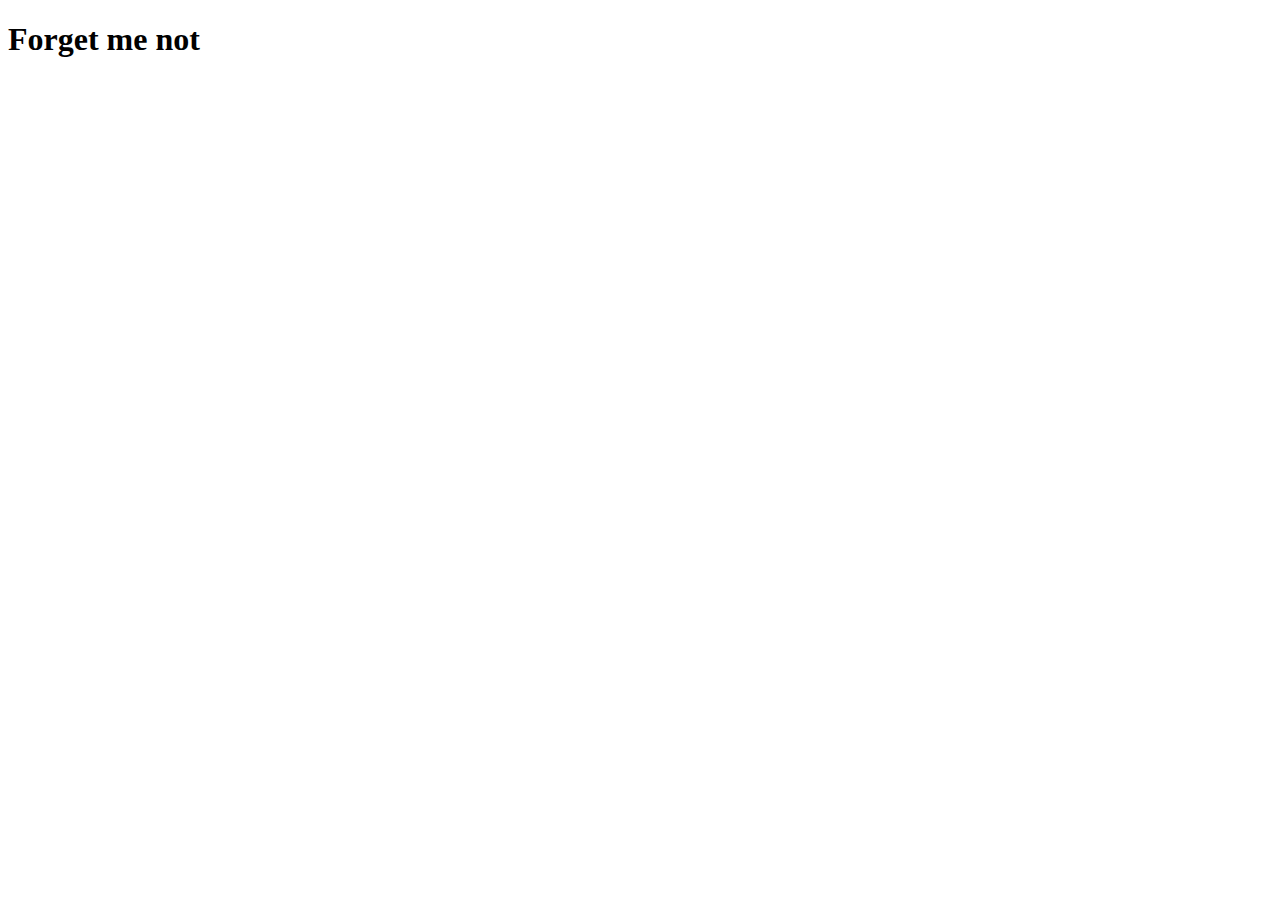
==== index.html @ fc3439f9 "log in page" ====
<!doctype html>
<html lang="en">

<head>
  <!-- Required meta tags -->
  <meta charset="utf-8">
  <meta name="viewport" content="width=device-width, initial-scale=1">

  <!-- Bootstrap CSS -->
  <link href="https://cdn.jsdelivr.net/npm/bootstrap@5.0.0-beta1/dist/css/bootstrap.min.css" rel="stylesheet"
    integrity="sha384-giJF6kkoqNQ00vy+HMDP7azOuL0xtbfIcaT9wjKHr8RbDVddVHyTfAAsrekwKmP1" crossorigin="anonymous">
  <link rel="stylesheet" type="text/css" href="style.css" />
  <link href="https://fonts.googleapis.com/css2?family=Roboto&display=swap" rel="stylesheet">
  <title>Forget me not</title>
</head>


  <body>

    <div class= name>
        <h1>Forget me not</h1></div>





    <script src="https://cdn.jsdelivr.net/npm/bootstrap@5.0.0-beta1/dist/js/bootstrap.bundle.min.js"
      integrity="sha384-ygbV9kiqUc6oa4msXn9868pTtWMgiQaeYH7/t7LECLbyPA2x65Kgf80OJFdroafW" crossorigin="anonymous">
    </script>
    <script src="https://cdnjs.cloudflare.com/ajax/libs/jquery/3.5.1/jquery.min.js"></script>
    <script src="script.js"></script>
  </body>
</html>
---- style.css ----
@media only screen and (max-width: 670px) {

    body{
        background-color: #BCDDF3;
    }
.name{
    display:flex;
    justify-content: center;
    align-items: center;
color: white;
    margin-top: 70%;
}

.logIn{
    display:flex;
    justify-content: flex-end;
    flex-direction: column;
    margin-top: 10%;
    margin:5%;
    border-radius: 25px;
    padding: 5%;
    padding-top: 9%;
    padding-bottom: 12%;
    background-color: white;
    color: #004674;

}

#forgotPassword{
    font-size: 3.3vw;
}

#logIn{
    background-color: #004674;
    border-radius: 100px;
    width: 100%;
    
}








}
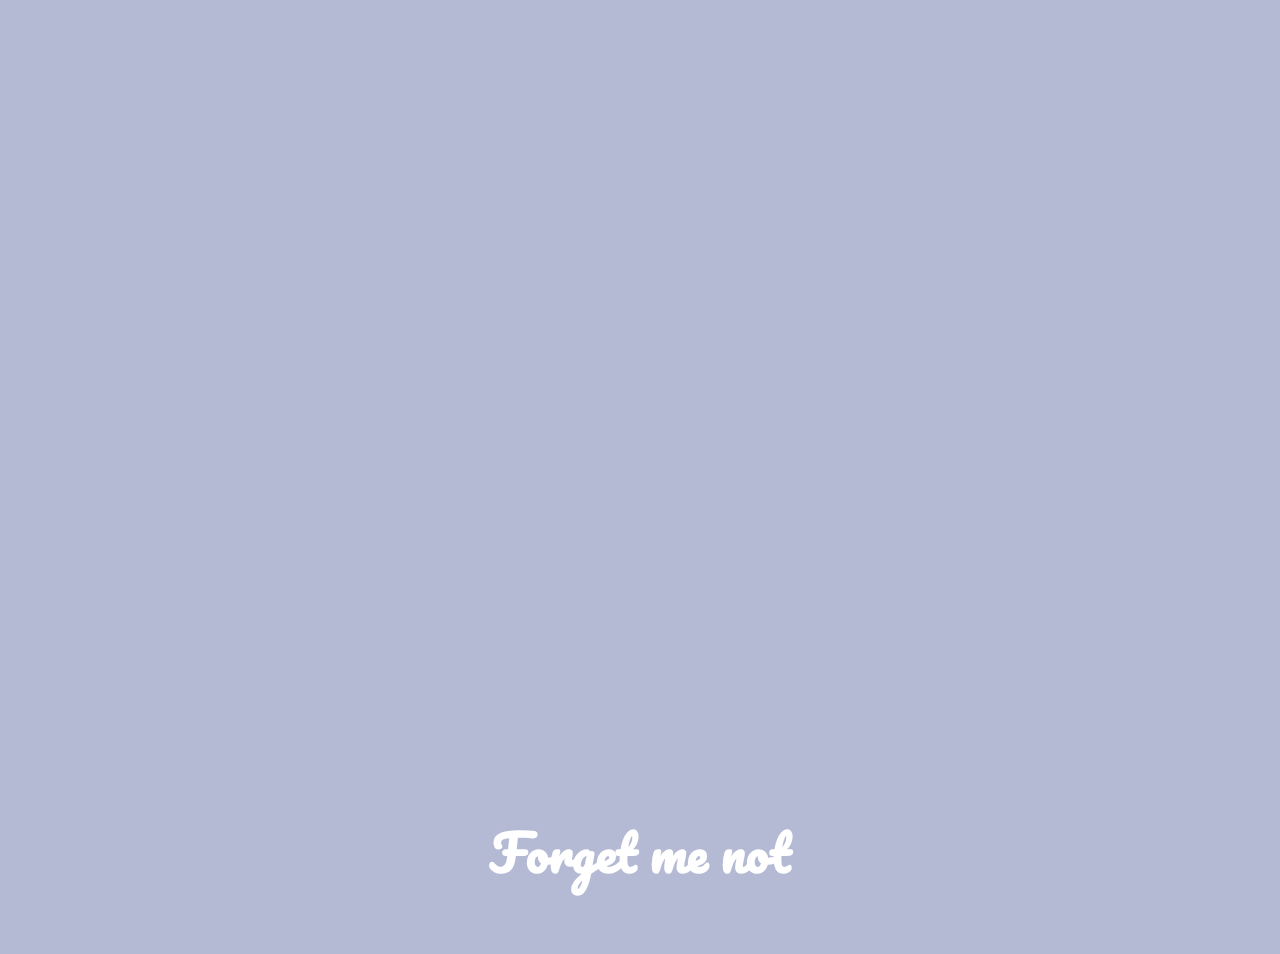
==== commit f39556de: "color and font changes" ====
--- a/index.html
+++ b/index.html
@@ -10,7 +10,8 @@
   <link href="https://cdn.jsdelivr.net/npm/bootstrap@5.0.0-beta1/dist/css/bootstrap.min.css" rel="stylesheet"
     integrity="sha384-giJF6kkoqNQ00vy+HMDP7azOuL0xtbfIcaT9wjKHr8RbDVddVHyTfAAsrekwKmP1" crossorigin="anonymous">
   <link rel="stylesheet" type="text/css" href="style.css" />
-  <link href="https://fonts.googleapis.com/css2?family=Roboto&display=swap" rel="stylesheet">
+  <link rel="preconnect" href="https://fonts.gstatic.com">
+  <link href="https://fonts.googleapis.com/css2?family=Pacifico&display=swap" rel="stylesheet">
   <title>Forget me not</title>
 </head>
 
@@ -18,7 +19,7 @@
   <body>
 
     <div class= name>
-        <h1>Forget me not</h1></div>
+        <h3>Forget me not</h3></div>
 
 
 
--- a/style.css
+++ b/style.css
@@ -1,37 +1,216 @@
+
+
+
+
+
+
+
+
+
+
+
+  h1{
+      font-size:50px;
+  }
+  
+  h2{
+    font-size: 25px;
+  }
+
+  h3{
+    font-size: 50px;
+    font-family: 'Pacifico', cursive;
+
+  }
+      body{
+          background-color: #B4BAD4;
+      }
+  .name{
+      display:flex;
+      justify-content: center;
+      align-items: center;
+  color: white;
+      margin-top: 60%;
+  }
+  
+  .logIn{
+      display:flex;
+      flex-direction: column;
+      margin-top:17%;
+      margin-right:4%;
+      margin-left:4%;
+      margin-bottom:-25%;
+      border-radius: 25px;
+      padding: 5%;
+      padding-top: 8%;
+      padding-bottom: 15%;
+      background-color: white;
+      color: #004674;
+  
+  }
+  
+  .smallFont{
+      font-size: 3.45vw;
+  }
+  
+  .buttonStretch{
+      background-color: #004674;
+      border-radius: 100px;
+      width: 100%;
+      
+  }
+  
+  
+  
+  /*Checklist page*/
+  #title{
+    width:100%;
+  }
+  
+  #add-update-msg{
+    margin-top: 10%;
+  
+    position: absolute;
+    z-index: 10;
+  }
+  .checklist{
+    display: flex;
+    margin-top: 5%;
+    margin-left: 10%;
+    padding:5%;
+  }
+  
+  
+  /* Button used to open the chat form - fixed at the bottom of the page */
+  .open-button {
+    background-color: #555;
+    color: white;
+   font-size: 50px;
+    border: none;
+    cursor: pointer;
+    opacity: 0.8;
+    position: fixed;
+    bottom: 23px;
+    right: 28px;
+  width: 20%; 
+  padding-bottom: 5px;
+    border-radius: 300px;
+  }
+  
+  /* The popup chat - hidden by default */
+  .form-popup {
+    display: none;
+    position: fixed;
+    bottom: 0;
+    right: 15px;
+    border: 3px solid #f1f1f1;
+    z-index: 9;
+  }
+  
+  /* Add styles to the form container */
+  .form-container {
+    margin-top: 90%;
+    margin-right: 20%;
+    margin-left: -100%;
+  border-radius: 30px;
+    padding: 15px;
+    background-color: white;
+    box-shadow: 0 4px 8px 0 rgba(0, 0, 0, 0.1), 0 6px 20px 0 rgba(0, 0, 0, 0.1);
+  }
+  
+  /* Full-width textarea */
+  .form-container textarea {
+    width: 100%;
+    padding: 15px;
+    margin: 5px 0 22px 0;
+    border: none;
+    background: #f1f1f1;
+    resize: none;
+    min-height: 10px;
+  }
+  
+  /* When the textarea gets focus, do something */
+  .form-container textarea:focus {
+    background-color: #ddd;
+    outline: none;
+  }
+  
+  /* Set a style for the submit/login button */
+  .form-container .btn {
+    background-color: green;
+    color: white;
+  border-radius: 35px;
+    border: none;
+    cursor: pointer;
+    width: 18%;
+    padding: 0;
+    padding-top: 1%;
+  
+  margin-left: 82%;
+    opacity: 0.8;
+    margin-top: 6%;
+    text-align: center;
+    align-items: center;
+  }
+  
+  /* Add a red background color to the cancel button */
+  .form-container .cancel {
+    width: 10%;
+    padding-top: -20px;
+    color: black;
+    background-color:white;
+    margin-left: 35%;
+    margin-top: -4%;
+  }
+  
+  /* Add some hover effects to buttons */
+  .form-container .btn:hover, .open-button:hover {
+    opacity: 1;
+  }
+  
+  
+  
 @media only screen and (max-width: 670px) {
-
+h1{
+    font-size:50px;
+}
+
+h2{
+  font-size: 25px;
+}
     body{
-        background-color: #BCDDF3;
+        background-color: #B4BAD4;
     }
 .name{
     display:flex;
     justify-content: center;
     align-items: center;
 color: white;
-    margin-top: 70%;
+    margin-top: 60%;
 }
 
 .logIn{
     display:flex;
-    justify-content: flex-end;
     flex-direction: column;
-    margin-top: 10%;
-    margin:5%;
+    margin-top:17%;
+    margin-right:4%;
+    margin-left:4%;
+    margin-bottom:-25%;
     border-radius: 25px;
     padding: 5%;
-    padding-top: 9%;
-    padding-bottom: 12%;
+    padding-top: 8%;
+    padding-bottom: 15%;
     background-color: white;
-    color: #004674;
-
-}
-
-#forgotPassword{
-    font-size: 3.3vw;
-}
-
-#logIn{
-    background-color: #004674;
+    color: #212B57;
+
+}
+
+.smallFont{
+    font-size: 3.45vw;
+}
+
+.buttonStretch{
+    background-color: #212B57;
     border-radius: 100px;
     width: 100%;
     
@@ -39,8 +218,111 @@
 
 
 
-
-
+/*Checklist page*/
+#title{
+  width:100%;
+}
+
+#add-update-msg{
+  margin-top: 10%;
+
+  position: absolute;
+  z-index: 10;
+}
+.checklist{
+  display: flex;
+  margin-top: 5%;
+  margin-left: 10%;
+  padding:5%;
+}
+
+
+/* Button used to open the chat form - fixed at the bottom of the page */
+.open-button {
+  background-color: #555;
+  color: white;
+ font-size: 50px;
+  border: none;
+  cursor: pointer;
+  opacity: 0.8;
+  position: fixed;
+  bottom: 23px;
+  right: 28px;
+width: 20%; 
+padding-bottom: 5px;
+  border-radius: 300px;
+}
+
+/* The popup chat - hidden by default */
+.form-popup {
+  display: none;
+  position: fixed;
+  bottom: 0;
+  right: 15px;
+  border: 3px solid #f1f1f1;
+  z-index: 9;
+}
+
+/* Add styles to the form container */
+.form-container {
+  margin-top: 90%;
+  margin-right: 20%;
+  margin-left: -100%;
+border-radius: 30px;
+  padding: 15px;
+  background-color: white;
+  box-shadow: 0 4px 8px 0 rgba(0, 0, 0, 0.1), 0 6px 20px 0 rgba(0, 0, 0, 0.1);
+}
+
+/* Full-width textarea */
+.form-container textarea {
+  width: 100%;
+  padding: 15px;
+  margin: 5px 0 22px 0;
+  border: none;
+  background: #f1f1f1;
+  resize: none;
+  min-height: 10px;
+}
+
+/* When the textarea gets focus, do something */
+.form-container textarea:focus {
+  background-color: #ddd;
+  outline: none;
+}
+
+/* Set a style for the submit/login button */
+.form-container .btn {
+  background-color: green;
+  color: white;
+border-radius: 35px;
+  border: none;
+  cursor: pointer;
+  width: 18%;
+  padding: 0;
+  padding-top: 1%;
+
+margin-left: 82%;
+  opacity: 0.8;
+  margin-top: 6%;
+  text-align: center;
+  align-items: center;
+}
+
+/* Add a red background color to the cancel button */
+.form-container .cancel {
+  width: 10%;
+  padding-top: -20px;
+  color: black;
+  background-color:white;
+  margin-left: 35%;
+  margin-top: -4%;
+}
+
+/* Add some hover effects to buttons */
+.form-container .btn:hover, .open-button:hover {
+  opacity: 1;
+}
 
 
 
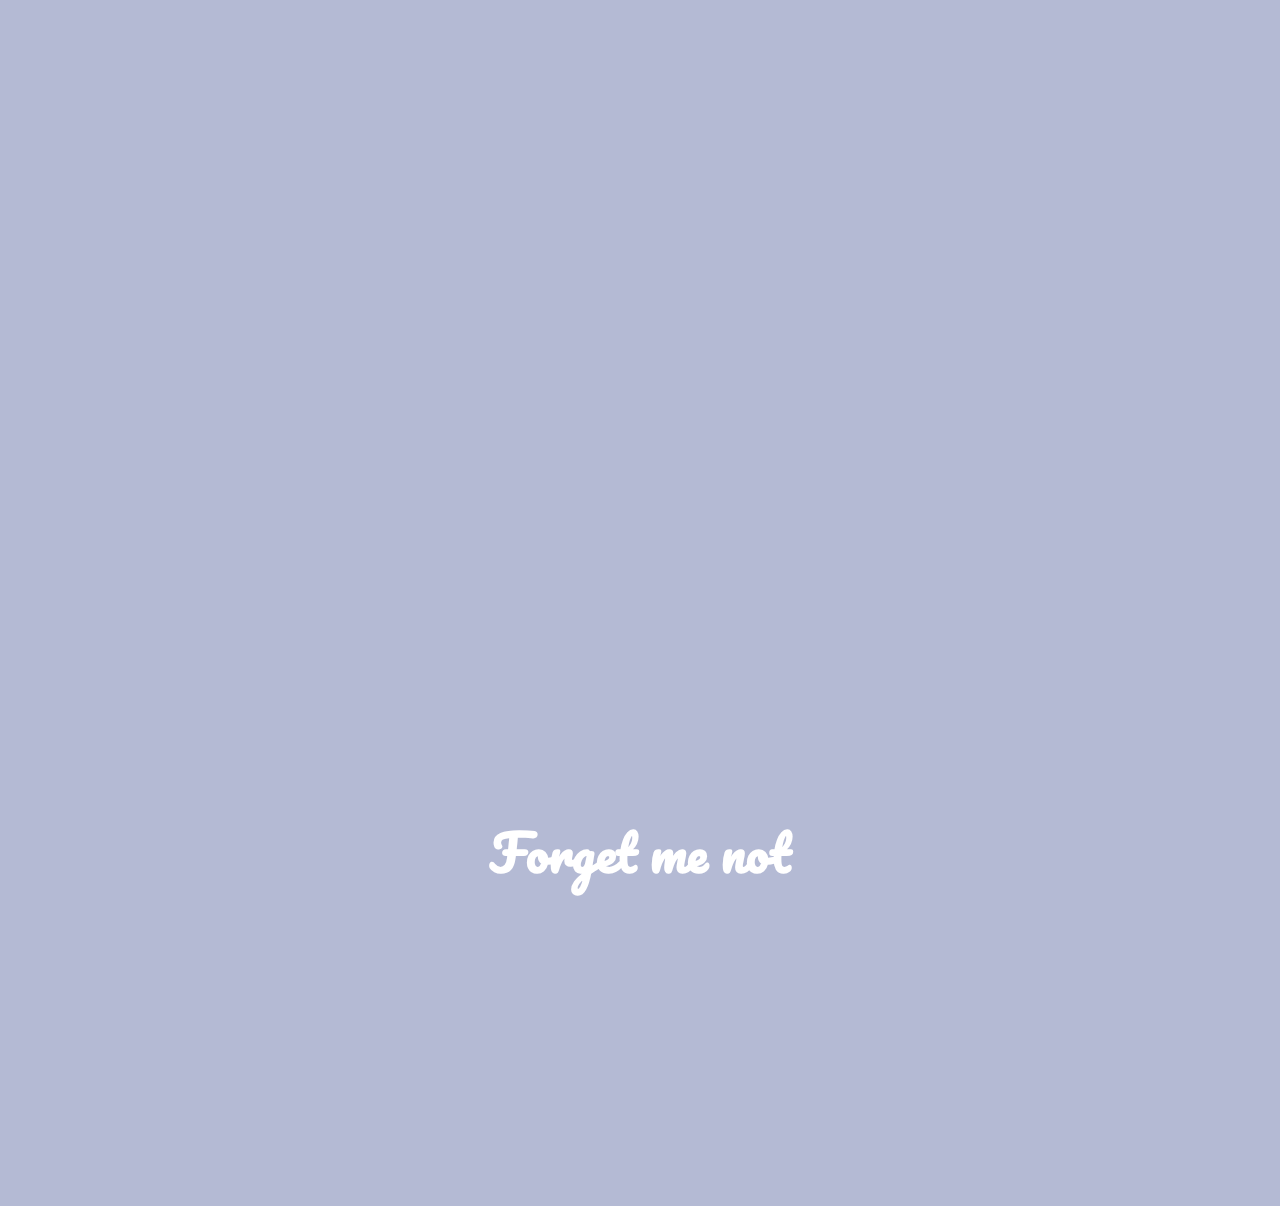
==== commit c4a13320: "some minor adjustments" ====
--- a/index.html
+++ b/index.html
@@ -19,12 +19,18 @@
   <body>
 
     <div class= name>
-        <h3>Forget me not</h3></div>
+        <h3>Forget me not</h3>
+      </div>
 
-
-
-
-
+  <a href="LogIn.html"><div class= link>
+    <br></br>
+    <br></br>
+    <br></br>
+    <br></br>
+    <br></br>
+    <br></br>
+    <br></br>
+  </div></a>
     <script src="https://cdn.jsdelivr.net/npm/bootstrap@5.0.0-beta1/dist/js/bootstrap.bundle.min.js"
       integrity="sha384-ygbV9kiqUc6oa4msXn9868pTtWMgiQaeYH7/t7LECLbyPA2x65Kgf80OJFdroafW" crossorigin="anonymous">
     </script>
--- a/style.css
+++ b/style.css
@@ -1,102 +1,284 @@
-
-
-
-
-
-
-
-
-
-
-
-  h1{
-      font-size:50px;
-  }
-  
-  h2{
+html {
+  text-decoration: none;
+  scroll-behavior: smooth;
+}
+
+h1 {
+  font-size: 50px;
+}
+
+h2 {
+  font-size: 25px;
+}
+
+h3 {
+  font-size: 50px;
+  font-family: 'Pacifico', cursive;
+  text-decoration: none;
+
+}
+
+p{
+  font-family: 'Roboto', sans-serif;
+  text-decoration: none;
+}
+
+body {
+  background-color: #B4BAD4;
+  text-decoration: none;
+}
+
+.name {
+  display: flex;
+  justify-content: center;
+  align-items: center;
+  color: white;
+  margin-top: 60%;
+  text-decoration: none;
+}
+
+.logIn {
+  display: flex;
+  flex-direction: column;
+  margin-top: 17%;
+  margin-right: 4%;
+  margin-left: 4%;
+  margin-bottom: -25%;
+  border-radius: 25px;
+  padding: 5%;
+  padding-top: 8%;
+  padding-bottom: 15%;
+  background-color: white;
+  color: #004674;
+
+}
+
+.smallFont {
+  font-size: 3.45vw;
+}
+
+.buttonStretch {
+  background-color: #004674;
+  border-radius: 100px;
+  width: 100%;
+
+}
+
+
+
+/*Checklist page*/
+#title {
+  width: 100%;
+}
+
+#add-update-msg {
+  margin-top: 10%;
+
+  position: absolute;
+  z-index: 10;
+}
+
+.checklist {
+  display: flex;
+  margin-top: 5%;
+  margin-left: 10%;
+  padding: 5%;
+}
+
+
+/* Button used to open the chat form - fixed at the bottom of the page */
+.open-button {
+  background-color: #555;
+  color: white;
+  font-size: 50px;
+  border: none;
+  cursor: pointer;
+  opacity: 0.8;
+  position: fixed;
+  bottom: 23px;
+  right: 28px;
+  width: 20%;
+  padding-bottom: 5px;
+  border-radius: 300px;
+}
+
+/* The popup chat - hidden by default */
+.form-popup {
+  display: none;
+  position: fixed;
+  bottom: 0;
+  right: 15px;
+  border: 3px solid #f1f1f1;
+  z-index: 9;
+}
+
+/* Add styles to the form container */
+.form-container {
+  margin-top: 90%;
+  margin-right: 20%;
+  margin-left: -100%;
+  border-radius: 30px;
+  padding: 15px;
+  background-color: white;
+  box-shadow: 0 4px 8px 0 rgba(0, 0, 0, 0.1), 0 6px 20px 0 rgba(0, 0, 0, 0.1);
+}
+
+/* Full-width textarea */
+.form-container textarea {
+  width: 100%;
+  padding: 15px;
+  margin: 5px 0 22px 0;
+  border: none;
+  background: #f1f1f1;
+  resize: none;
+  min-height: 10px;
+}
+
+/* When the textarea gets focus, do something */
+.form-container textarea:focus {
+  background-color: #ddd;
+  outline: none;
+}
+
+/* Set a style for the submit/login button */
+.form-container .btn {
+  background-color: green;
+  color: white;
+  border-radius: 35px;
+  border: none;
+  cursor: pointer;
+  width: 18%;
+  padding: 0;
+  padding-top: 1%;
+
+  margin-left: 82%;
+  opacity: 0.8;
+  margin-top: 6%;
+  text-align: center;
+  align-items: center;
+}
+
+/* Add a red background color to the cancel button */
+.form-container .cancel {
+  width: 10%;
+  padding-top: -20px;
+  color: black;
+  background-color: white;
+  margin-left: 35%;
+  margin-top: -4%;
+}
+
+/* Add some hover effects to buttons */
+.form-container .btn:hover,
+.open-button:hover {
+  opacity: 1;
+}
+
+
+
+@media only screen and (max-width: 670px) {
+  h1 {
+    font-size: 50px;
+    text-decoration: none;
+  }
+
+  h2 {
     font-size: 25px;
-  }
-
-  h3{
-    font-size: 50px;
-    font-family: 'Pacifico', cursive;
-
-  }
-      body{
-          background-color: #B4BAD4;
-      }
-  .name{
-      display:flex;
-      justify-content: center;
-      align-items: center;
-  color: white;
-      margin-top: 60%;
-  }
-  
-  .logIn{
-      display:flex;
-      flex-direction: column;
-      margin-top:17%;
-      margin-right:4%;
-      margin-left:4%;
-      margin-bottom:-25%;
-      border-radius: 25px;
-      padding: 5%;
-      padding-top: 8%;
-      padding-bottom: 15%;
-      background-color: white;
-      color: #004674;
-  
-  }
-  
-  .smallFont{
-      font-size: 3.45vw;
-  }
-  
-  .buttonStretch{
-      background-color: #004674;
-      border-radius: 100px;
-      width: 100%;
-      
-  }
-  
-  
-  
+    text-decoration: none;
+  }
+
+  h3 {
+    text-decoration: none;
+  }
+
+  body {
+    background-color: #B4BAD4;
+    text-decoration: none;
+  }
+
+  .name {
+    display: flex;
+    justify-content: center;
+    align-items: center;
+    color: white;
+    margin-top: 60%;
+    text-decoration: none;
+
+  }
+
+  .link{
+    position: relative;
+    z-index: 30;
+  }
+
+  .logIn {
+    display: flex;
+    flex-direction: column;
+    margin-top: 17%;
+    margin-right: 4%;
+    margin-left: 4%;
+    margin-bottom: -25%;
+    border-radius: 25px;
+    padding: 5%;
+    padding-top: 8%;
+    padding-bottom: 15%;
+    background-color: white;
+    color: #212B57;
+    text-decoration: none;
+    font-family: 'Roboto', sans-serif;
+
+  }
+
+  .smallFont {
+    font-size: 3.45vw;
+    text-decoration: none;
+  }
+
+  .buttonStretch {
+    background-color: #212B57;
+    border-radius: 100px;
+    width: 100%;
+
+  }
+
+
+
   /*Checklist page*/
-  #title{
-    width:100%;
-  }
-  
-  #add-update-msg{
+  #title {
+    width: 100%;
+  }
+
+  #add-update-msg {
     margin-top: 10%;
-  
+    font-family: 'Roboto', sans-serif;
     position: absolute;
     z-index: 10;
   }
-  .checklist{
+
+  .checklist {
     display: flex;
     margin-top: 5%;
     margin-left: 10%;
-    padding:5%;
-  }
-  
-  
+    padding: 5%;
+  }
+
+
   /* Button used to open the chat form - fixed at the bottom of the page */
   .open-button {
     background-color: #555;
     color: white;
-   font-size: 50px;
+    font-size: 50px;
     border: none;
     cursor: pointer;
     opacity: 0.8;
     position: fixed;
     bottom: 23px;
     right: 28px;
-  width: 20%; 
-  padding-bottom: 5px;
+    width: 20%;
+    padding-bottom: 5px;
     border-radius: 300px;
   }
-  
+
   /* The popup chat - hidden by default */
   .form-popup {
     display: none;
@@ -105,19 +287,20 @@
     right: 15px;
     border: 3px solid #f1f1f1;
     z-index: 9;
-  }
-  
+    font-family: 'Roboto', sans-serif;
+  }
+
   /* Add styles to the form container */
   .form-container {
     margin-top: 90%;
     margin-right: 20%;
     margin-left: -100%;
-  border-radius: 30px;
+    border-radius: 30px;
     padding: 15px;
     background-color: white;
     box-shadow: 0 4px 8px 0 rgba(0, 0, 0, 0.1), 0 6px 20px 0 rgba(0, 0, 0, 0.1);
   }
-  
+
   /* Full-width textarea */
   .form-container textarea {
     width: 100%;
@@ -127,202 +310,48 @@
     background: #f1f1f1;
     resize: none;
     min-height: 10px;
-  }
-  
+    font-family: 'Roboto', sans-serif;
+  }
+
   /* When the textarea gets focus, do something */
   .form-container textarea:focus {
     background-color: #ddd;
     outline: none;
   }
-  
+
   /* Set a style for the submit/login button */
   .form-container .btn {
     background-color: green;
     color: white;
-  border-radius: 35px;
+    border-radius: 35px;
     border: none;
     cursor: pointer;
     width: 18%;
     padding: 0;
     padding-top: 1%;
-  
-  margin-left: 82%;
+
+    margin-left: 82%;
     opacity: 0.8;
     margin-top: 6%;
     text-align: center;
     align-items: center;
   }
-  
+
   /* Add a red background color to the cancel button */
   .form-container .cancel {
     width: 10%;
     padding-top: -20px;
     color: black;
-    background-color:white;
+    background-color: white;
     margin-left: 35%;
     margin-top: -4%;
   }
-  
+
   /* Add some hover effects to buttons */
-  .form-container .btn:hover, .open-button:hover {
+  .form-container .btn:hover,
+  .open-button:hover {
     opacity: 1;
   }
-  
-  
-  
-@media only screen and (max-width: 670px) {
-h1{
-    font-size:50px;
-}
-
-h2{
-  font-size: 25px;
-}
-    body{
-        background-color: #B4BAD4;
-    }
-.name{
-    display:flex;
-    justify-content: center;
-    align-items: center;
-color: white;
-    margin-top: 60%;
-}
-
-.logIn{
-    display:flex;
-    flex-direction: column;
-    margin-top:17%;
-    margin-right:4%;
-    margin-left:4%;
-    margin-bottom:-25%;
-    border-radius: 25px;
-    padding: 5%;
-    padding-top: 8%;
-    padding-bottom: 15%;
-    background-color: white;
-    color: #212B57;
-
-}
-
-.smallFont{
-    font-size: 3.45vw;
-}
-
-.buttonStretch{
-    background-color: #212B57;
-    border-radius: 100px;
-    width: 100%;
-    
-}
-
-
-
-/*Checklist page*/
-#title{
-  width:100%;
-}
-
-#add-update-msg{
-  margin-top: 10%;
-
-  position: absolute;
-  z-index: 10;
-}
-.checklist{
-  display: flex;
-  margin-top: 5%;
-  margin-left: 10%;
-  padding:5%;
-}
-
-
-/* Button used to open the chat form - fixed at the bottom of the page */
-.open-button {
-  background-color: #555;
-  color: white;
- font-size: 50px;
-  border: none;
-  cursor: pointer;
-  opacity: 0.8;
-  position: fixed;
-  bottom: 23px;
-  right: 28px;
-width: 20%; 
-padding-bottom: 5px;
-  border-radius: 300px;
-}
-
-/* The popup chat - hidden by default */
-.form-popup {
-  display: none;
-  position: fixed;
-  bottom: 0;
-  right: 15px;
-  border: 3px solid #f1f1f1;
-  z-index: 9;
-}
-
-/* Add styles to the form container */
-.form-container {
-  margin-top: 90%;
-  margin-right: 20%;
-  margin-left: -100%;
-border-radius: 30px;
-  padding: 15px;
-  background-color: white;
-  box-shadow: 0 4px 8px 0 rgba(0, 0, 0, 0.1), 0 6px 20px 0 rgba(0, 0, 0, 0.1);
-}
-
-/* Full-width textarea */
-.form-container textarea {
-  width: 100%;
-  padding: 15px;
-  margin: 5px 0 22px 0;
-  border: none;
-  background: #f1f1f1;
-  resize: none;
-  min-height: 10px;
-}
-
-/* When the textarea gets focus, do something */
-.form-container textarea:focus {
-  background-color: #ddd;
-  outline: none;
-}
-
-/* Set a style for the submit/login button */
-.form-container .btn {
-  background-color: green;
-  color: white;
-border-radius: 35px;
-  border: none;
-  cursor: pointer;
-  width: 18%;
-  padding: 0;
-  padding-top: 1%;
-
-margin-left: 82%;
-  opacity: 0.8;
-  margin-top: 6%;
-  text-align: center;
-  align-items: center;
-}
-
-/* Add a red background color to the cancel button */
-.form-container .cancel {
-  width: 10%;
-  padding-top: -20px;
-  color: black;
-  background-color:white;
-  margin-left: 35%;
-  margin-top: -4%;
-}
-
-/* Add some hover effects to buttons */
-.form-container .btn:hover, .open-button:hover {
-  opacity: 1;
-}
 
 
 
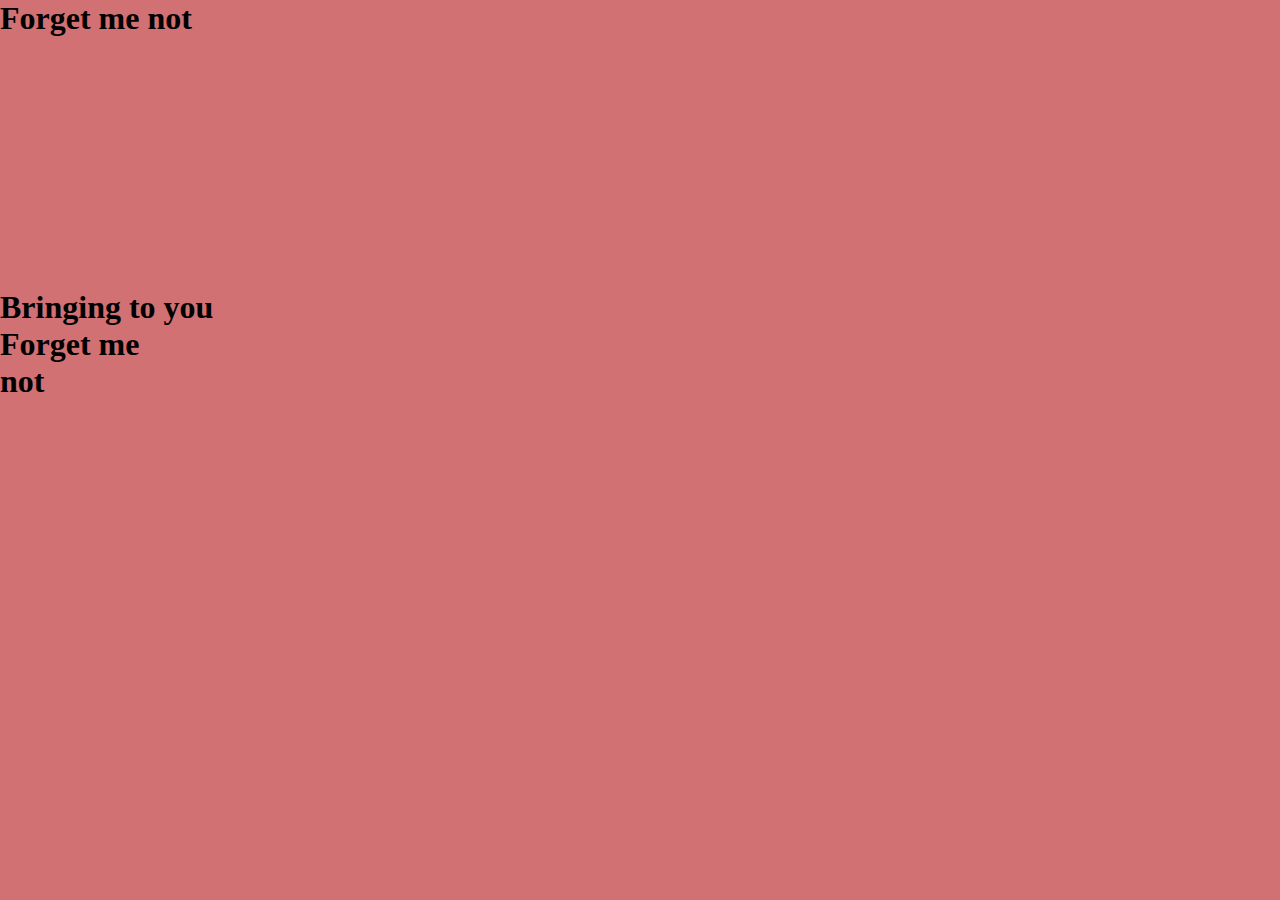
==== commit ac1fc0bb: "solved the error message on each page" ====
--- a/index.html
+++ b/index.html
@@ -16,10 +16,12 @@
 </head>
 
 
-  <body>
-
-    <div class= name>
-        <h3>Forget me not</h3>
+  <body onload="FirstAnimation()">
+<main>
+<section class="landing">
+<h1 id ="logo"> </h1>
+   <div class= name>
+        <h1>Forget me not</h1>
       </div>
 
   <a href="LogIn.html"><div class= link>
@@ -31,6 +33,24 @@
     <br></br>
     <br></br>
   </div></a>
+</section>
+</main>
+
+<div class="intro">
+  <div class="intro-text">
+    <h1 class = "hide">
+      <span class="text"> Bringing to you</span>
+    </h1>
+    <h1 class = "hide">
+      <span class="text"> Forget me</span>
+    </h1>
+    <h1 class = "hide">
+      <span class="text"> not</span>
+    </h1>
+  </div>
+</div>
+   <div class="slider"></div>
+  <script src="https://cdnjs.cloudflare.com/ajax/libs/gsap/3.6.0/gsap.min.js" integrity="sha512-1dalHDkG9EtcOmCnoCjiwQ/HEB5SDNqw8d4G2MKoNwjiwMNeBAkudsBCmSlMnXdsH8Bm0mOd3tl/6nL5y0bMaQ==" crossorigin="anonymous"></script>
     <script src="https://cdn.jsdelivr.net/npm/bootstrap@5.0.0-beta1/dist/js/bootstrap.bundle.min.js"
       integrity="sha384-ygbV9kiqUc6oa4msXn9868pTtWMgiQaeYH7/t7LECLbyPA2x65Kgf80OJFdroafW" crossorigin="anonymous">
     </script>
--- a/style.css
+++ b/style.css
@@ -1,199 +1,260 @@
+* {
+  margin: 0;
+  padding: 0;
+  box-sizing: border-box;
+}
+
+
 html {
   text-decoration: none;
   scroll-behavior: smooth;
 }
 
-h1 {
-  font-size: 50px;
-}
-
-h2 {
-  font-size: 25px;
-}
-
-h3 {
-  font-size: 50px;
-  font-family: 'Pacifico', cursive;
-  text-decoration: none;
-
-}
-
-p{
-  font-family: 'Roboto', sans-serif;
-  text-decoration: none;
-}
-
-body {
-  background-color: #B4BAD4;
-  text-decoration: none;
-}
-
-.name {
+
+@media only screen and (max-width: 670px) {
+  h1 {
+    font-size: 40px;
+    text-decoration: none;
+    color: white;
+  }
+
+  h2 {
+    font-size: 25px;
+    text-decoration: none;
+  }
+
+  h3 {
+    text-decoration: none;
+    color: white;
+  }
+
+  body {
+    background-color:none;
+    text-decoration: none;
+    font-family: 'Jost', sans-serif;
+
+  }
+
+  main{
+    font-family: 'Jost', sans-serif;
+  }
+/*Animation Styling*/
+.intro{
+  background-color:black;
+  position: fixed;
+  top: 0;
+  left: 0;
+  width: 100%;
+  height: 100%;
+  z-index: 5;
   display: flex;
   justify-content: center;
   align-items: center;
+}
+.slider{
+  background-color:#555;
+  position: fixed;
+  top: 0;
+  left: 0;
+  width: 100%;
+  height: 100%;
+  z-index: 5;
+  display: flex;
+  justify-content: center;
+  align-items: center;
+  transform: translateY(100%);
+}
+
+.intro-text{
   color: white;
-  margin-top: 60%;
-  text-decoration: none;
-}
-
-.logIn {
-  display: flex;
-  flex-direction: column;
-  margin-top: 17%;
-  margin-right: 4%;
-  margin-left: 4%;
-  margin-bottom: -25%;
-  border-radius: 25px;
-  padding: 5%;
-  padding-top: 8%;
-  padding-bottom: 15%;
-  background-color: white;
-  color: #004674;
-
-}
-
-.smallFont {
-  font-size: 3.45vw;
-}
-
-.buttonStretch {
-  background-color: #004674;
-  border-radius: 100px;
-  width: 100%;
-
-}
-
-
-
-/*Checklist page*/
-#title {
-  width: 100%;
-}
-
-#add-update-msg {
-  margin-top: 10%;
-
-  position: absolute;
-  z-index: 10;
-}
-
-.checklist {
-  display: flex;
-  margin-top: 5%;
-  margin-left: 10%;
-  padding: 5%;
-}
-
-
-/* Button used to open the chat form - fixed at the bottom of the page */
-.open-button {
-  background-color: #555;
+  font-size: 1rem;
+}
+
+.hide{
+  background-color: black;
+  overflow: hidden;
+}
+
+.hide span{
+  transform: translateY(100%);
+  display: inline-block;
+
+}
+
+.greeting{
   color: white;
-  font-size: 50px;
-  border: none;
-  cursor: pointer;
-  opacity: 0.8;
-  position: fixed;
-  bottom: 23px;
-  right: 28px;
-  width: 20%;
-  padding-bottom: 5px;
-  border-radius: 300px;
-}
-
-/* The popup chat - hidden by default */
-.form-popup {
-  display: none;
-  position: fixed;
-  bottom: 0;
-  right: 15px;
-  border: 3px solid #f1f1f1;
-  z-index: 9;
-}
-
-/* Add styles to the form container */
-.form-container {
-  margin-top: 90%;
-  margin-right: 20%;
-  margin-left: -100%;
-  border-radius: 30px;
-  padding: 15px;
-  background-color: white;
-  box-shadow: 0 4px 8px 0 rgba(0, 0, 0, 0.1), 0 6px 20px 0 rgba(0, 0, 0, 0.1);
-}
-
-/* Full-width textarea */
-.form-container textarea {
-  width: 100%;
-  padding: 15px;
-  margin: 5px 0 22px 0;
-  border: none;
-  background: #f1f1f1;
-  resize: none;
-  min-height: 10px;
-}
-
-/* When the textarea gets focus, do something */
-.form-container textarea:focus {
-  background-color: #ddd;
-  outline: none;
-}
-
-/* Set a style for the submit/login button */
-.form-container .btn {
-  background-color: green;
+}
+
+.plantsTitle{
   color: white;
-  border-radius: 35px;
-  border: none;
-  cursor: pointer;
-  width: 18%;
-  padding: 0;
-  padding-top: 1%;
-
-  margin-left: 82%;
-  opacity: 0.8;
-  margin-top: 6%;
-  text-align: center;
-  align-items: center;
-}
-
-/* Add a red background color to the cancel button */
-.form-container .cancel {
-  width: 10%;
-  padding-top: -20px;
-  color: black;
-  background-color: white;
-  margin-left: 35%;
-  margin-top: -4%;
-}
-
-/* Add some hover effects to buttons */
-.form-container .btn:hover,
-.open-button:hover {
-  opacity: 1;
-}
-
-
-
-@media only screen and (max-width: 670px) {
-  h1 {
-    font-size: 50px;
-    text-decoration: none;
-  }
-
-  h2 {
-    font-size: 25px;
-    text-decoration: none;
-  }
-
-  h3 {
-    text-decoration: none;
-  }
-
-  body {
-    background-color: #B4BAD4;
-    text-decoration: none;
+}
+.time{
+  margin-top: -2%;
+  margin-left: -4%;
+}
+.clock{
+  color: white;
+  margin: 4%;
+}
+
+
+  .clock-Time {
+    margin-left: 2%;
+    margin-right: 2%;
+    float: left;
+  }
+
+  #none{
+    display: none;
+  }
+  /* The switch - the box around the slider */
+  .switch {
+    position: relative;
+    display: inline-block;
+    margin-top: -10px;
+    width: 60px;
+    height: 34px;
+    margin-left: 2%;
+  }
+
+  /* Hide default HTML checkbox */
+  .switch input {
+    opacity: 0;
+    width: 0;
+    height: 0;
+  }
+
+  /* The slider */
+  .slider {
+    position: absolute;
+    cursor: pointer;
+    top: 0;
+    left: 0;
+    right: 0;
+    bottom: 0;
+    background-color: #ccc;
+    -webkit-transition: .4s;
+    transition: .4s;
+  }
+
+  .slider:before {
+    position: absolute;
+    content: "";
+    height: 26px;
+    width: 26px;
+    left: 4px;
+    bottom: 4px;
+    background-color: white;
+    -webkit-transition: .4s;
+    transition: .4s;
+  }
+
+  input:checked+.slider {
+    background-color: #2196F3;
+  }
+
+  input:focus+.slider {
+    box-shadow: 0 0 1px #2196F3;
+  }
+
+  input:checked+.slider:before {
+    -webkit-transform: translateX(26px);
+    -ms-transform: translateX(26px);
+    transform: translateX(26px);
+  }
+
+  /* Rounded sliders */
+  .slider.round {
+    border-radius: 34px;
+  }
+
+  .slider.round:before {
+    border-radius: 50%;
+  }
+
+  .position {
+    display: flex;
+    align-items: center;
+    justify-content: center;
+    text-align: center;
+  }
+
+  .switch {
+    position: relative;
+    display: inline-block;
+    width: 60px;
+    height: 34px;
+  }
+
+  /* Hide default HTML checkbox */
+  .switch input {
+    opacity: 0;
+    width: 0;
+    height: 0;
+  }
+
+  .navbar {
+    background-color: none;
+    padding: 5%;
+    margin: 2%;
+    margin-right: 4%;
+    overflow: hidden;
+    position: fixed;
+    bottom: 0;
+    width: 90%;
+    z-index: 1;
+
+  }
+
+  .behindNav {
+    background-color: white;
+    overflow: hidden;
+    position: fixed;
+    bottom: 0;
+    z-index: -10;
+    width: 90%;
+    height: 50px;
+    border-radius: 200px;
+    margin: 2%;
+
+  }
+
+
+  /* Style the links inside the navigation bar */
+  .navbar a {
+    float: left;
+    display: block;
+    color: #f2f2f2;
+    text-align: center;
+    padding: 14px 16px;
+    text-decoration: none;
+    font-size: 17px;
+  }
+
+  /* Change the color of links on hover */
+  .navbar a:hover {
+    border-radius: 200px;
+    background-color: grey;
+    color: white;
+
+
+  }
+
+  /* Add a color to the active/current link */
+  a.active {
+    height: 3px;
+    width: 50px;
+    border-radius: 200px;
+    background-color: white;
+
+    border-color: #63BCCC;
+    position: relative;
+    z-index: 10;
+    color: black;
+    padding: 10px 16px;
+    padding-bottom: 13%;
+    margin-bottom: 0px;
+
   }
 
   .name {
@@ -206,7 +267,7 @@
 
   }
 
-  .link{
+  .link {
     position: relative;
     z-index: 30;
   }
@@ -218,7 +279,7 @@
     margin-right: 4%;
     margin-left: 4%;
     margin-bottom: -25%;
-    border-radius: 25px;
+    border-radius: 20px;
     padding: 5%;
     padding-top: 8%;
     padding-bottom: 15%;
@@ -240,28 +301,291 @@
     width: 100%;
 
   }
+/*Tutorial page*/
+.skip{
+text-align: end;
+}
+
+.allInstructions{
+  margin-top: 15%;
+  padding: 8%;
+  font-size: 18px;
+ 
+}
+
+.mainInstructions{
+  margin-top: 15%;
+  padding: 3%;
+  line-height: 1.75;
+}
+
+.next{
+  position: fixed;
+  bottom:0;
+  right: 0;
+  text-align: center;
+margin: 6%;
+background-color: white;
+width: 10%;
+height: 4%;
+border-radius: 10px;
+}
+  /*home page*/
+
+
+  .content {
+    padding: 6%;
+  
+  }
+
+  .currentLocation {
+    margin-top: 4%;
+  }
+
+  .middle {
+    margin-top: 5%;
+    padding: 2%;
+  }
+
+  .assets {
+    float: left;
+    width: 19%;
+  }
+
+  .inventory {
+    margin-top: 20px;
+    border-radius: 10px;
+    background-color: white;
+    height: 240px;
+  }
+
+  .firstPage {
+    display: flex;  
+    flex-direction: column;
+    align-items: center;
+  margin-top: 5%;
+  
+ 
+  }
+
+  .homePlant {
+    display: flex;   
+    flex-direction: column;
+    align-items: center;
+    width: 90%;
+    height: 277px;
+    background-color: white;
+    border-radius: 15px;
+ 
+
+  }
+
+  .checklistSmall a{
+    margin-top: 5%;
+    padding: 5%;
+    background-color: white;
+    border-radius: 15px;
+    height: 100px;
+    text-decoration: none;
+    display: block;
+    color: #212B57;
+  }
+
+  .arrow {
+    margin-top: -17%;
+    text-align: right;
+  }
+
+  .care {
+    background-color: white;
+    border-radius: 200px;
+    overflow: hidden;
+    position: fixed;
+    margin-bottom: 30%;
+    bottom: 0;
+    color: #212B57;
+    font-size: 19px;
+  }
+
+  .careInstructions {
+    display: flex;
+    justify-content: flex-end;
+    margin-right: 5%;
+    text-align: center;
+    display: hidden;
+  }
+
+  #label {
+    display: none;
+  }
+
+
+
+  .home {
+    background-color: black;
+    border-radius: 300px;
+    color: white;
+    font-size: 17px;
+    width: 100%;
+
+  }
+
+  /*MarketPlace page*/
+  #waterCount {
+    float: left;
+    margin-right: 1%;
+    margin-left: 1%;
+  }
+
+  #plantsCount {
+    float: left;
+    margin-right: 1%;
+    margin-left: 1%;
+  }
+  #plantsCount2 {
+    float: left;
+    margin-right: 1%;
+    margin-left: 1%;
+  }
+
+  .noOfPlants {
+    text-align: left;
+    margin-top: -3%;
+    padding-bottom: 2%;
+    margin-left: 6%;
+  }
+
+  .purchase-confirmation {
+    margin-top: 10%;
+    text-align: center;
+    font-family: 'Roboto', sans-serif;
+    position: absolute;
+    z-index: 15;
+    background-color: #CDB4D4;
+  }
+
+  .collection {
+    display: flex;
+    flex-direction: column;
+    align-items: center;
+    text-align: center;
+  }
+
+  .nav-item {
+    margin: 12px;   
+    color: black;
+
+  }
+
+  .nav-link.active {
+    text-align: center;
+    height: 40px;
+    width: fit-content;
+    color:white;
+
+  }
+
+
+  .coins {
+    background-color: white;
+    border-radius: 10px;
+    text-align: center;
+    margin: 5%;
+
+  }
+
+  .coins2 {
+
+    background-color: white;
+    border-radius: 10px;
+    text-align: center;
+    margin-left: 3%;
+    width: 50px;
+    float: left;
+    margin-right: 10%;
+
+  }
+
+
+  .inventory2 {
+    display: flex;
+    justify-content: center;
+    align-items: center;
+    border-radius: 10px;
+    background-color: white;
+    width: 70%;
+    height: 50px;
+  }
+
+
+  .tab-content {
+    width: 100%;
+    align-items: center;
+  }
+
+  .window {
+    display: flex;
+    flex-direction: column;
+    background-color: white;
+    width: 44%;
+    margin: 3%;
+    height: 220px;
+    border-radius: 15px;
+    float: left;
+  }
 
 
 
   /*Checklist page*/
-  #title {
-    width: 100%;
-  }
+
+
 
   #add-update-msg {
     margin-top: 10%;
+    text-align: center;
+    font-family: 'Roboto', sans-serif;
+    position: absolute;
+    z-index: 5;
+    background-color: #CDB4D4;
+  }
+
+  #add-coin-msg {
+    margin-top: 10%;
+    text-align: center;
     font-family: 'Roboto', sans-serif;
     position: absolute;
     z-index: 10;
+    background-color: #FFBD89;
+
+  }
+
+  .alert {
+    padding-bottom: 0;
   }
 
   .checklist {
-    display: flex;
-    margin-top: 5%;
-    margin-left: 10%;
+    text-align: center;
+
+
+  }
+
+  #totalItems {
+    display: flex;
+    width: 10px;
+    float: left;
+    margin-right: 5%;
+  }
+
+  #list {
+    text-align: left;
     padding: 5%;
-  }
-
+    border-radius: 25px;
+    background-color: white;
+    min-height: 600px;
+    margin-top: 7%;
+
+
+  }
 
   /* Button used to open the chat form - fixed at the bottom of the page */
   .open-button {
@@ -272,11 +596,12 @@
     cursor: pointer;
     opacity: 0.8;
     position: fixed;
-    bottom: 23px;
+    bottom: 80px;
     right: 28px;
     width: 20%;
     padding-bottom: 5px;
     border-radius: 300px;
+    z-index: 2;
   }
 
   /* The popup chat - hidden by default */
@@ -292,11 +617,14 @@
 
   /* Add styles to the form container */
   .form-container {
-    margin-top: 90%;
-    margin-right: 20%;
-    margin-left: -100%;
-    border-radius: 30px;
+    display: hidden;
+    position: absolute;
     padding: 15px;
+    margin: 22%;
+    margin-top: 40%;
+    top: 0;
+    border-radius: 10px;
+    right: 0;
     background-color: white;
     box-shadow: 0 4px 8px 0 rgba(0, 0, 0, 0.1), 0 6px 20px 0 rgba(0, 0, 0, 0.1);
   }
@@ -353,6 +681,13 @@
     opacity: 1;
   }
 
+  /* Settings page */
+
+  .home {
+    width: 25%;
+    margin-left: 5%;
+
+  }
 
 
 }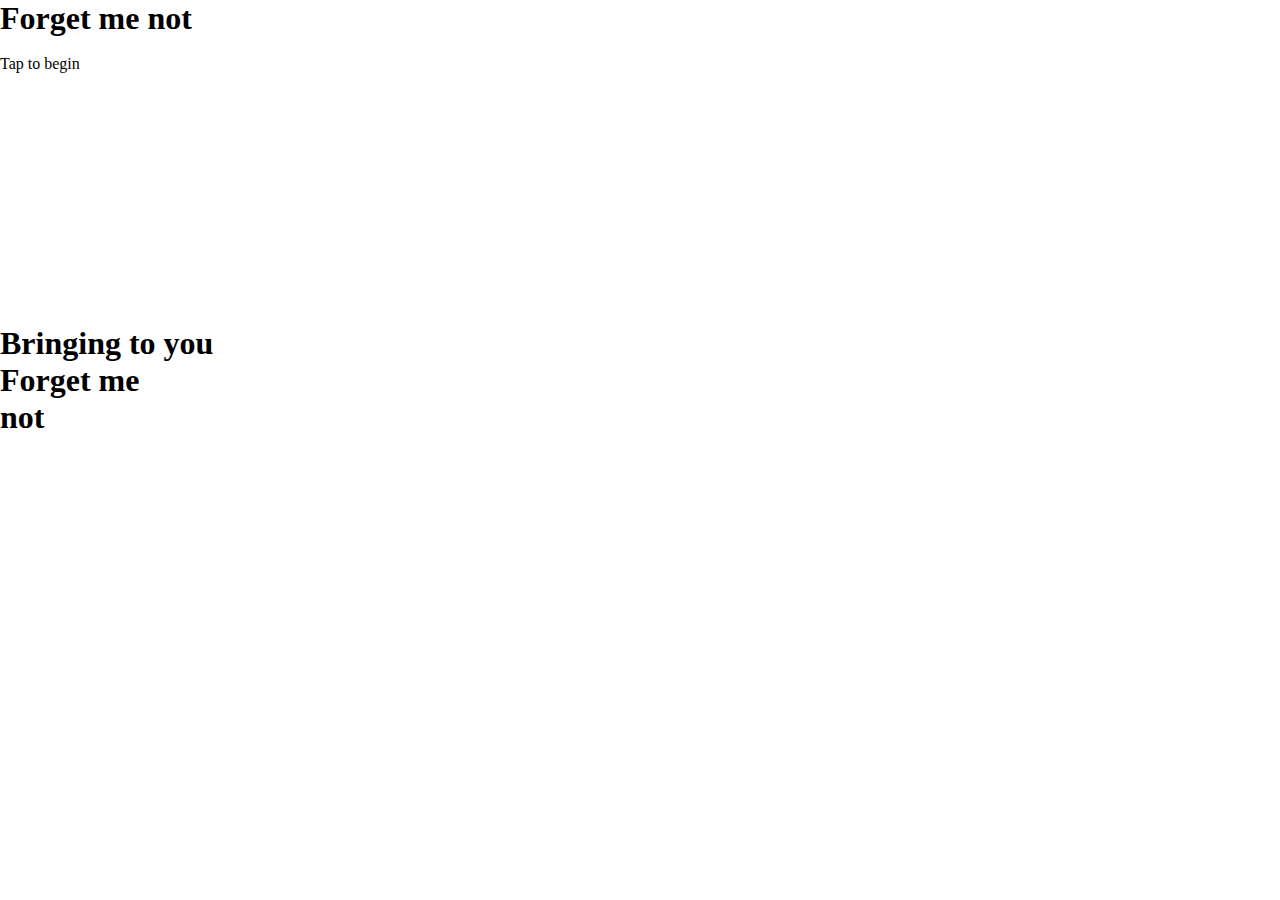
==== commit 4788dafe: "Animation using gsap" ====
--- a/index.html
+++ b/index.html
@@ -16,14 +16,30 @@
 </head>
 
 
-  <body onload="FirstAnimation()">
+  <body>  
+    <div class="time" id=none>
+
+    <div class="clock">
+      <h1 class=greeting></h1>
+      <div class="clock-Time"></div>
+      <div class="clock-ampm"></div>
+
+    </div>
+  </div>
 <main>
+
 <section class="landing">
 <h1 id ="logo"> </h1>
    <div class= name>
         <h1>Forget me not</h1>
+        <br>
+   
       </div>
-
+      <div class="begin">  
+        <p>
+          Tap to begin
+        </p></div>
+   
   <a href="LogIn.html"><div class= link>
     <br></br>
     <br></br>
@@ -49,7 +65,7 @@
     </h1>
   </div>
 </div>
-   <div class="slider"></div>
+   <div class="slider1"></div>
   <script src="https://cdnjs.cloudflare.com/ajax/libs/gsap/3.6.0/gsap.min.js" integrity="sha512-1dalHDkG9EtcOmCnoCjiwQ/HEB5SDNqw8d4G2MKoNwjiwMNeBAkudsBCmSlMnXdsH8Bm0mOd3tl/6nL5y0bMaQ==" crossorigin="anonymous"></script>
     <script src="https://cdn.jsdelivr.net/npm/bootstrap@5.0.0-beta1/dist/js/bootstrap.bundle.min.js"
       integrity="sha384-ygbV9kiqUc6oa4msXn9868pTtWMgiQaeYH7/t7LECLbyPA2x65Kgf80OJFdroafW" crossorigin="anonymous">
--- a/style.css
+++ b/style.css
@@ -39,6 +39,7 @@
     font-family: 'Jost', sans-serif;
   }
 /*Animation Styling*/
+/*Index page*/
 .intro{
   background-color:black;
   position: fixed;
@@ -51,7 +52,7 @@
   justify-content: center;
   align-items: center;
 }
-.slider{
+.slider1{
   background-color:#555;
   position: fixed;
   top: 0;
@@ -81,6 +82,40 @@
 
 }
 
+/*tutorial page*/
+.hide2{
+  background-color:none;
+  overflow: hidden;
+}
+
+.hide2 span{
+  transform: translateY(100%);
+  display: inline-block;
+
+}
+
+
+/*Home page*/
+
+.slider2{
+  background-color:white;
+  position: fixed;
+  top: 0;
+  left: 0;
+  width: 100%;
+  height: 100%;
+  z-index: 5;
+  display: flex;
+  justify-content: center;
+  align-items: center;
+  
+}
+
+
+
+
+
+
 .greeting{
   color: white;
 }
@@ -202,7 +237,7 @@
     position: fixed;
     bottom: 0;
     width: 90%;
-    z-index: 1;
+    z-index: 20;
 
   }
 
@@ -211,7 +246,7 @@
     overflow: hidden;
     position: fixed;
     bottom: 0;
-    z-index: -10;
+    z-index: 10;
     width: 90%;
     height: 50px;
     border-radius: 200px;
@@ -249,7 +284,7 @@
 
     border-color: #63BCCC;
     position: relative;
-    z-index: 10;
+    z-index: 1;
     color: black;
     padding: 10px 16px;
     padding-bottom: 13%;
@@ -264,6 +299,17 @@
     color: white;
     margin-top: 60%;
     text-decoration: none;
+
+  }
+
+  .begin {
+    display: flex;
+    justify-content: center;
+    align-items: center;
+    color: white;
+    margin-top: 20%;
+    text-decoration: none;
+    font-size: 25px;
 
   }
 
@@ -287,6 +333,7 @@
     color: #212B57;
     text-decoration: none;
     font-family: 'Roboto', sans-serif;
+    transform: translateY(100%);
 
   }
 
@@ -304,19 +351,21 @@
 /*Tutorial page*/
 .skip{
 text-align: end;
+color: white;
 }
 
 .allInstructions{
   margin-top: 15%;
   padding: 8%;
   font-size: 18px;
+  color: white;
  
 }
 
 .mainInstructions{
   margin-top: 15%;
   padding: 3%;
-  line-height: 1.75;
+  line-height: 2;
 }
 
 .next{
@@ -329,6 +378,7 @@
 width: 10%;
 height: 4%;
 border-radius: 10px;
+border: none;
 }
   /*home page*/
 
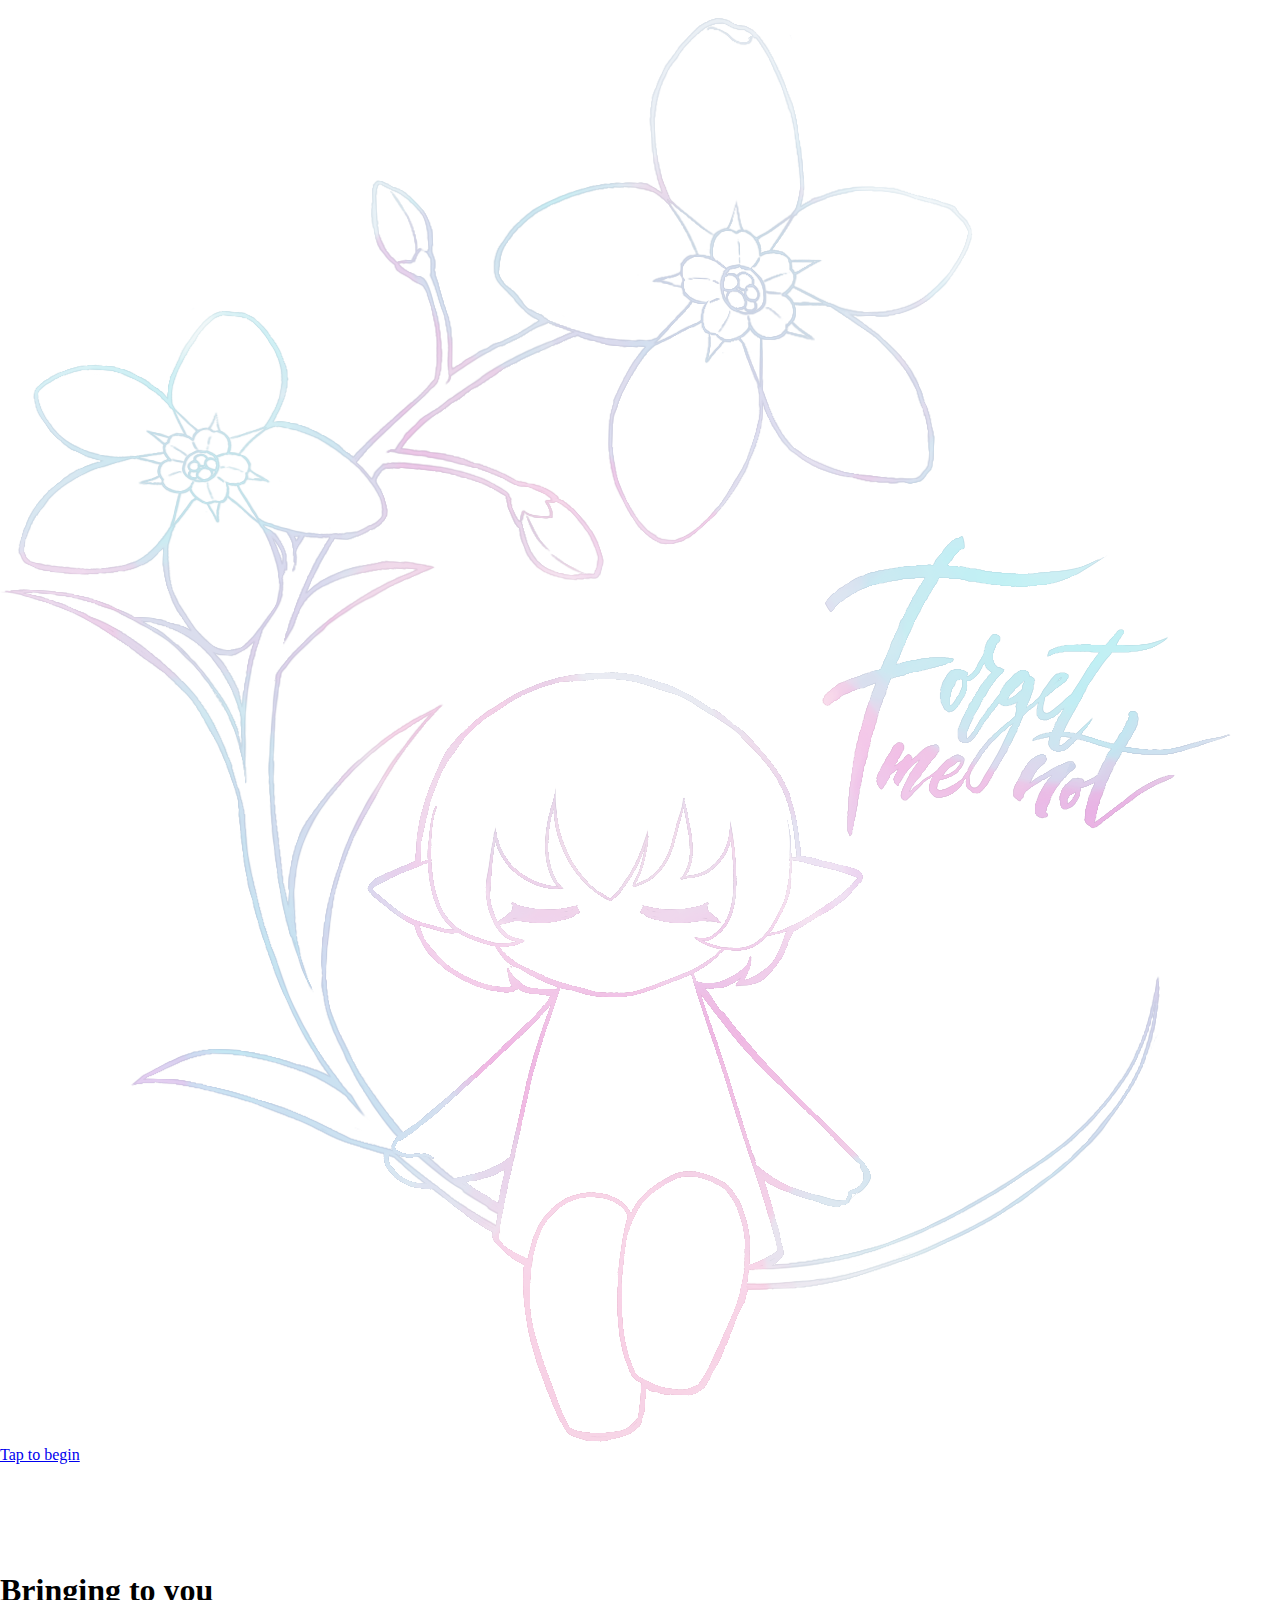
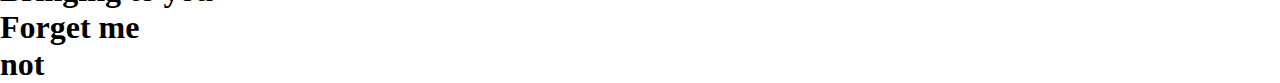
==== commit 11523185: "Some animation and assets" ====
--- a/index.html
+++ b/index.html
@@ -16,7 +16,8 @@
 </head>
 
 
-  <body>  
+  <body> 
+      <a href="LogIn.html"> 
     <div class="time" id=none>
 
     <div class="clock">
@@ -31,24 +32,25 @@
 <section class="landing">
 <h1 id ="logo"> </h1>
    <div class= name>
-        <h1>Forget me not</h1>
+ 
+        <br>
+        <img src="Images/logo.png" class=logo alt="seed coin">
         <br>
    
-      </div>
+      </div>  
+  
       <div class="begin">  
-        <p>
+        <p id = begin>
           Tap to begin
+        </a>
         </p></div>
-   
-  <a href="LogIn.html"><div class= link>
+
+
     <br></br>
     <br></br>
     <br></br>
-    <br></br>
-    <br></br>
-    <br></br>
-    <br></br>
-  </div></a>
+
+  </div> 
 </section>
 </main>
 
--- a/style.css
+++ b/style.css
@@ -29,108 +29,129 @@
   }
 
   body {
-    background-color:none;
+    background-color: #F8C088;
     text-decoration: none;
     font-family: 'Jost', sans-serif;
-
-  }
-
-  main{
+    color: white;
+
+  }
+
+  main {
     font-family: 'Jost', sans-serif;
   }
-/*Animation Styling*/
-/*Index page*/
-.intro{
-  background-color:black;
-  position: fixed;
-  top: 0;
-  left: 0;
-  width: 100%;
-  height: 100%;
-  z-index: 5;
-  display: flex;
-  justify-content: center;
-  align-items: center;
-}
-.slider1{
-  background-color:#555;
-  position: fixed;
-  top: 0;
-  left: 0;
-  width: 100%;
-  height: 100%;
-  z-index: 5;
-  display: flex;
-  justify-content: center;
-  align-items: center;
-  transform: translateY(100%);
-}
-
-.intro-text{
-  color: white;
-  font-size: 1rem;
-}
-
-.hide{
-  background-color: black;
-  overflow: hidden;
-}
-
-.hide span{
-  transform: translateY(100%);
-  display: inline-block;
-
-}
-
-/*tutorial page*/
-.hide2{
-  background-color:none;
-  overflow: hidden;
-}
-
-.hide2 span{
-  transform: translateY(100%);
-  display: inline-block;
-
-}
-
-
-/*Home page*/
-
-.slider2{
-  background-color:white;
-  position: fixed;
-  top: 0;
-  left: 0;
-  width: 100%;
-  height: 100%;
-  z-index: 5;
-  display: flex;
-  justify-content: center;
-  align-items: center;
-  
-}
-
-
-
-
-
-
-.greeting{
-  color: white;
-}
-
-.plantsTitle{
-  color: white;
-}
-.time{
-  margin-top: -2%;
-  margin-left: -4%;
-}
-.clock{
-  color: white;
-  margin: 4%;
-}
+
+  /*Animation Styling*/
+  /*Index page*/
+  .logo {
+    display: flex;
+    flex-direction: column;
+    align-items: center;
+    justify-content: center;
+    width: 50%;
+    margin: 5%;
+
+    border-radius: 15px;
+
+
+  }
+
+  .intro {
+    background-color: #D17173;
+    position: fixed;
+    top: 0;
+    left: 0;
+    width: 100%;
+    height: 100%;
+    z-index: 5;
+    display: flex;
+    justify-content: center;
+    align-items: center;
+  }
+
+  .text {
+    color: none;
+  }
+
+  .slider1 {
+    background-color: #F8C088;
+    position: fixed;
+    top: 0;
+    left: 0;
+    width: 100%;
+    height: 100%;
+    z-index: 5;
+    display: flex;
+    justify-content: center;
+    align-items: center;
+    transform: translateY(100%);
+
+  }
+
+  .intro-text {
+
+    font-size: 1rem;
+  }
+
+  .hide {
+    background-color: #D17173;
+    overflow: hidden;
+  }
+
+  .hide span {
+    transform: translateY(100%);
+    display: inline-block;
+
+  }
+
+  /*tutorial page*/
+  .hide2 {
+    background-color: none;
+    overflow: hidden;
+  }
+
+  .hide2 span {
+    transform: translateY(100%);
+    display: inline-block;
+
+  }
+
+
+  /*Home page*/
+
+  .slider2 {
+    background-color: rgba(255, 255, 255, 0.6);
+    position: fixed;
+    top: 0;
+    left: 0;
+    width: 100%;
+    height: 100%;
+    z-index: 5;
+    display: flex;
+    justify-content: center;
+    align-items: center;
+    box-shadow: 0 4px 8px 0 rgba(0, 0, 0, 0.1), 0 6px 20px 0 rgba(0, 0, 0, 0.1);
+
+
+  }
+
+
+
+
+
+
+  .greeting {}
+
+  .plantsTitle {}
+
+  .time {
+    margin-top: -2%;
+    margin-left: -4%;
+  }
+
+  .clock {
+
+    margin: 4%;
+  }
 
 
   .clock-Time {
@@ -139,9 +160,10 @@
     float: left;
   }
 
-  #none{
+  .none {
     display: none;
   }
+
   /* The switch - the box around the slider */
   .switch {
     position: relative;
@@ -229,28 +251,29 @@
   }
 
   .navbar {
-    background-color: none;
+
     padding: 5%;
     margin: 2%;
     margin-right: 4%;
     overflow: hidden;
     position: fixed;
     bottom: 0;
-    width: 90%;
+    width: 85%;
     z-index: 20;
 
+
   }
 
   .behindNav {
-    background-color: white;
-    overflow: hidden;
+    background-color: rgba(255, 255, 255, 0.3);
+    margin-bottom: 4%;
     position: fixed;
     bottom: 0;
-    z-index: 10;
+    z-index: 5;
     width: 90%;
     height: 50px;
     border-radius: 200px;
-    margin: 2%;
+    box-shadow: 0 4px 8px 0 rgba(0, 0, 0, 0.1), 0 6px 20px 0 rgba(0, 0, 0, 0.1);
 
   }
 
@@ -259,7 +282,7 @@
   .navbar a {
     float: left;
     display: block;
-    color: #f2f2f2;
+    color: black;
     text-align: center;
     padding: 14px 16px;
     text-decoration: none;
@@ -269,8 +292,8 @@
   /* Change the color of links on hover */
   .navbar a:hover {
     border-radius: 200px;
-    background-color: grey;
-    color: white;
+    background-color: rgba(255, 255, 255, 0.3);
+
 
 
   }
@@ -278,44 +301,49 @@
   /* Add a color to the active/current link */
   a.active {
     height: 3px;
-    width: 50px;
+    width: 49px;
     border-radius: 200px;
-    background-color: white;
-
-    border-color: #63BCCC;
+    background-color: rgba(255, 255, 255, 0.6);
+
     position: relative;
     z-index: 1;
-    color: black;
+
     padding: 10px 16px;
     padding-bottom: 13%;
     margin-bottom: 0px;
-
-  }
+    margin-bottom: 4%;
+  }
+
 
   .name {
     display: flex;
     justify-content: center;
     align-items: center;
-    color: white;
+
     margin-top: 60%;
     text-decoration: none;
 
   }
 
-  .begin {
-    display: flex;
-    justify-content: center;
-    align-items: center;
+
+  #begin a {
+    display: flex;
+    justify-content: center;
+    align-items: center;
+
     color: white;
     margin-top: 20%;
     text-decoration: none;
     font-size: 25px;
 
-  }
-
-  .link {
+
+  }
+
+
+  .link a {
     position: relative;
     z-index: 30;
+    text-decoration: none;
   }
 
   .logIn {
@@ -348,44 +376,46 @@
     width: 100%;
 
   }
-/*Tutorial page*/
-.skip{
-text-align: end;
-color: white;
-}
-
-.allInstructions{
-  margin-top: 15%;
-  padding: 8%;
-  font-size: 18px;
-  color: white;
- 
-}
-
-.mainInstructions{
-  margin-top: 15%;
-  padding: 3%;
-  line-height: 2;
-}
-
-.next{
-  position: fixed;
-  bottom:0;
-  right: 0;
-  text-align: center;
-margin: 6%;
-background-color: white;
-width: 10%;
-height: 4%;
-border-radius: 10px;
-border: none;
-}
+
+  /*Tutorial page*/
+  .skip {
+    text-align: end;
+
+  }
+
+  .allInstructions {
+    margin-top: 15%;
+    padding: 8%;
+    font-size: 18px;
+
+
+  }
+
+  .mainInstructions {
+    margin-top: 15%;
+    padding: 3%;
+    line-height: 2;
+  }
+
+  .next {
+    position: fixed;
+    bottom: 0;
+    right: 0;
+    text-align: center;
+    margin: 6%;
+    background-color: white;
+    width: 10%;
+    height: 4%;
+    border-radius: 10px;
+    border: none;
+  }
+
   /*home page*/
 
 
   .content {
     padding: 6%;
-  
+
   }
 
   .currentLocation {
@@ -400,6 +430,17 @@
   .assets {
     float: left;
     width: 19%;
+  }
+
+  .icon {
+    width: 30px;
+    display: flex;
+    float: left;
+
+  }
+
+  .points {
+    float: left;
   }
 
   .inventory {
@@ -410,35 +451,51 @@
   }
 
   .firstPage {
-    display: flex;  
+    display: flex;
     flex-direction: column;
     align-items: center;
-  margin-top: 5%;
-  
- 
+    margin-top: 5%;
+
+
   }
 
   .homePlant {
-    display: flex;   
+    display: flex;
     flex-direction: column;
     align-items: center;
     width: 90%;
     height: 277px;
-    background-color: white;
+    background-color: rgba(255, 255, 255, 0.3);
     border-radius: 15px;
- 
-
-  }
-
-  .checklistSmall a{
+    box-shadow: 0 4px 8px 0 rgba(0, 0, 0, 0.1), 0 6px 20px 0 rgba(0, 0, 0, 0.1);
+
+
+  }
+
+  .homePlantPlant {
+    display: flex;
+    flex-direction: column;
+    align-items: center;
+    justify-content: center;
+    width: 50%;
+    margin: 5%;
+
+    border-radius: 15px;
+
+
+  }
+
+  .checklistSmall a {
     margin-top: 5%;
     padding: 5%;
-    background-color: white;
+    color: white;
+    background-color: rgba(255, 255, 255, 0.3);
     border-radius: 15px;
     height: 100px;
     text-decoration: none;
     display: block;
-    color: #212B57;
+    box-shadow: 0 4px 8px 0 rgba(0, 0, 0, 0.1), 0 6px 20px 0 rgba(0, 0, 0, 0.1);
+
   }
 
   .arrow {
@@ -474,7 +531,7 @@
   .home {
     background-color: black;
     border-radius: 300px;
-    color: white;
+
     font-size: 17px;
     width: 100%;
 
@@ -492,6 +549,7 @@
     margin-right: 1%;
     margin-left: 1%;
   }
+
   #plantsCount2 {
     float: left;
     margin-right: 1%;
@@ -522,8 +580,8 @@
   }
 
   .nav-item {
-    margin: 12px;   
-    color: black;
+    margin: 12px;
+
 
   }
 
@@ -531,40 +589,45 @@
     text-align: center;
     height: 40px;
     width: fit-content;
-    color:white;
-
-  }
-
-
-  .coins {
-    background-color: white;
+
+
+  }
+
+  #points {
+    padding-top: 20%;
+    padding-left: 5%;
+    float: left;
+  }
+
+  .coins2 {
+
+    display: flex;
+    justify-content: center;
+    align-items: center;
+    background-color: rgba(255, 255, 255, 0.3);
     border-radius: 10px;
-    text-align: center;
-    margin: 5%;
-
-  }
-
-  .coins2 {
-
-    background-color: white;
+    box-shadow: 0 4px 8px 0 rgba(0, 0, 0, 0.1), 0 6px 20px 0 rgba(0, 0, 0, 0.1);
+    text-align: left;
+    margin-left: 3%;
+    width: 70px;
+    height: 50px;
+    float: left;
+    margin-right: 5%;
+
+
+  }
+
+
+  .inventory2 {
+    display: flex;
+    justify-content: center;
+    align-items: center;
     border-radius: 10px;
-    text-align: center;
-    margin-left: 3%;
-    width: 50px;
-    float: left;
-    margin-right: 10%;
-
-  }
-
-
-  .inventory2 {
-    display: flex;
-    justify-content: center;
-    align-items: center;
-    border-radius: 10px;
-    background-color: white;
+    background-color: rgba(255, 255, 255, 0.3);
+
     width: 70%;
     height: 50px;
+    box-shadow: 0 4px 8px 0 rgba(0, 0, 0, 0.1), 0 6px 20px 0 rgba(0, 0, 0, 0.1);
   }
 
 
@@ -633,6 +696,7 @@
     background-color: white;
     min-height: 600px;
     margin-top: 7%;
+    color: black;
 
 
   }
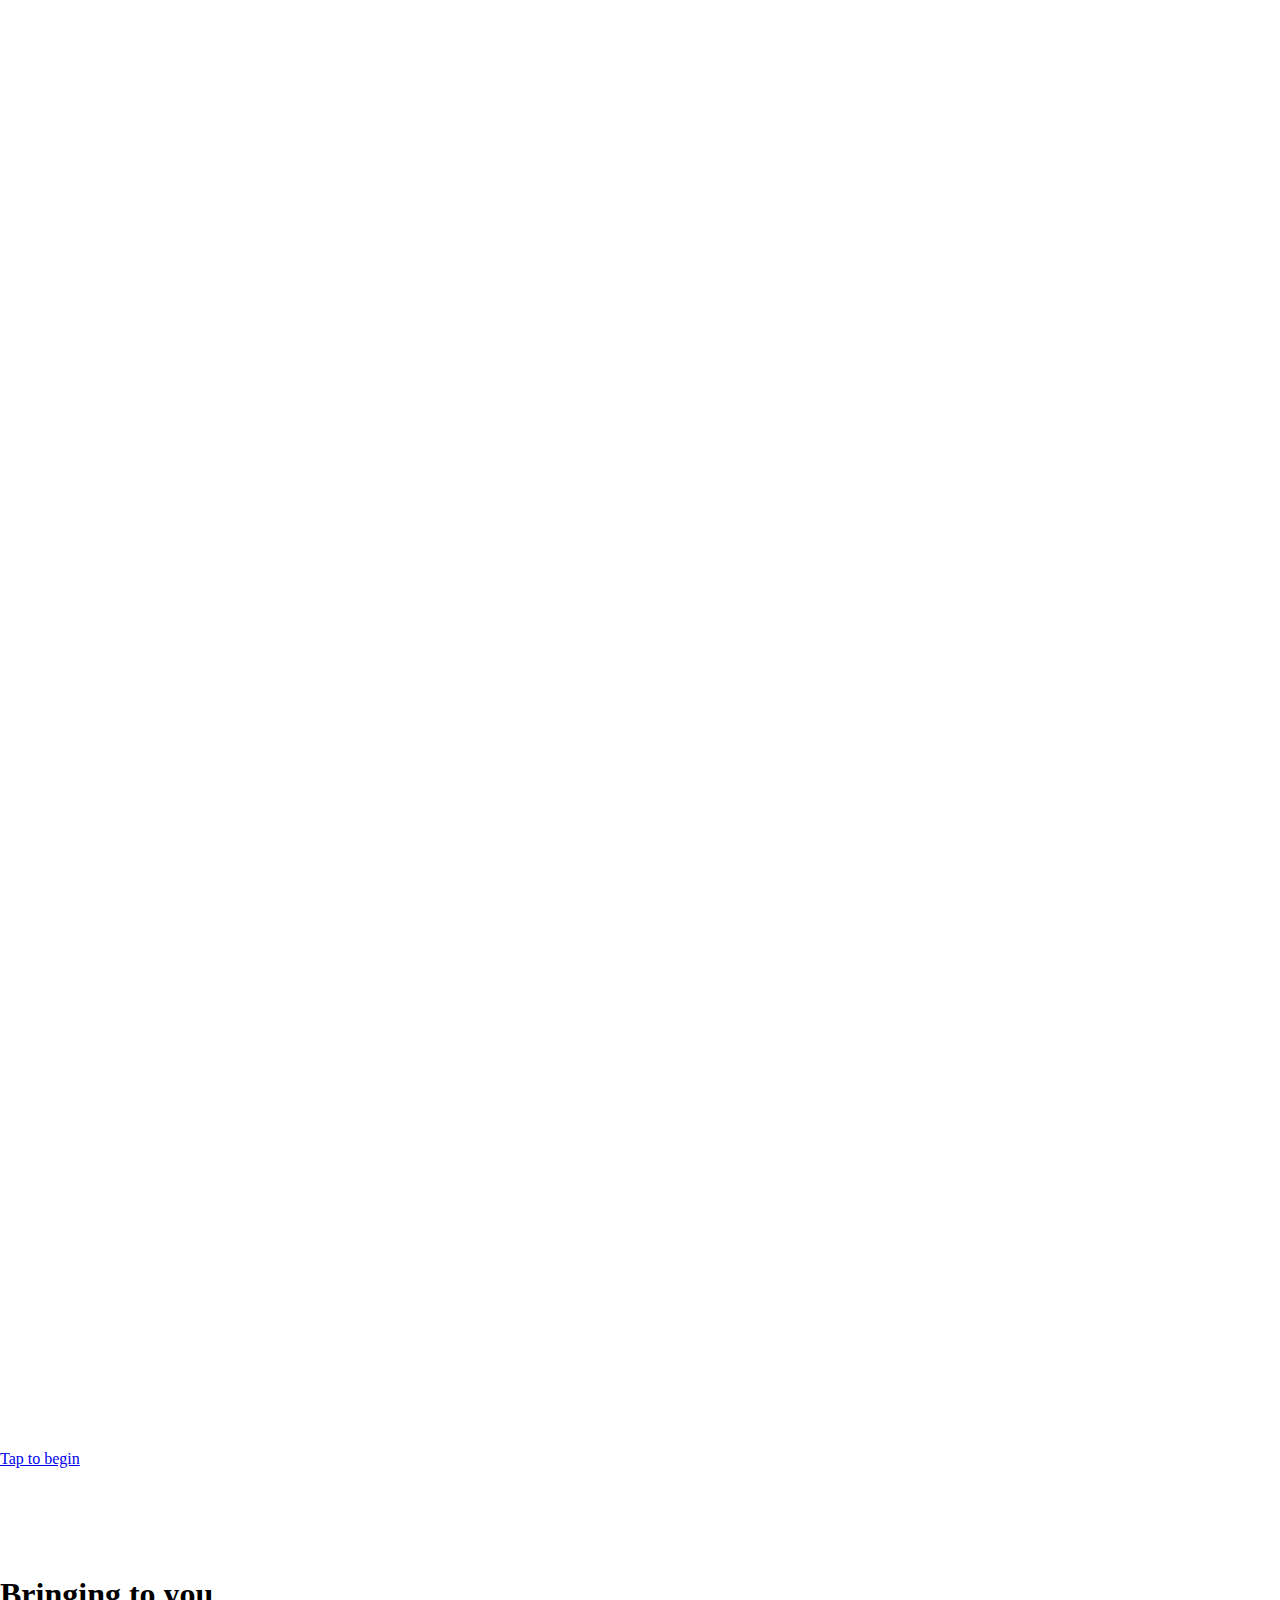
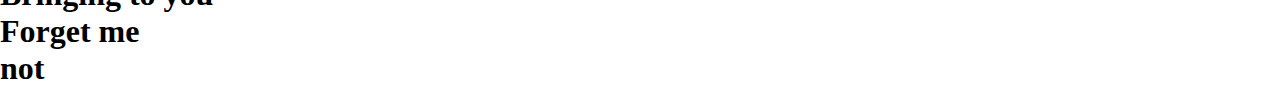
==== commit e35edfef: "tidying up, attempt to delete info from restdb" ====
--- a/index.html
+++ b/index.html
@@ -18,7 +18,8 @@
 
   <body> 
       <a href="LogIn.html"> 
-    <div class="time" id=none>
+        
+    <div class="time none">
 
     <div class="clock">
       <h1 class=greeting></h1>
@@ -68,11 +69,12 @@
   </div>
 </div>
    <div class="slider1"></div>
-  <script src="https://cdnjs.cloudflare.com/ajax/libs/gsap/3.6.0/gsap.min.js" integrity="sha512-1dalHDkG9EtcOmCnoCjiwQ/HEB5SDNqw8d4G2MKoNwjiwMNeBAkudsBCmSlMnXdsH8Bm0mOd3tl/6nL5y0bMaQ==" crossorigin="anonymous"></script>
-    <script src="https://cdn.jsdelivr.net/npm/bootstrap@5.0.0-beta1/dist/js/bootstrap.bundle.min.js"
-      integrity="sha384-ygbV9kiqUc6oa4msXn9868pTtWMgiQaeYH7/t7LECLbyPA2x65Kgf80OJFdroafW" crossorigin="anonymous">
-    </script>
-    <script src="https://cdnjs.cloudflare.com/ajax/libs/jquery/3.5.1/jquery.min.js"></script>
-    <script src="script.js"></script>
+   <script src="https://cdnjs.cloudflare.com/ajax/libs/jquery/3.5.1/jquery.min.js"></script>
+   <script src="https://cdnjs.cloudflare.com/ajax/libs/gsap/3.6.0/gsap.min.js" integrity="sha512-1dalHDkG9EtcOmCnoCjiwQ/HEB5SDNqw8d4G2MKoNwjiwMNeBAkudsBCmSlMnXdsH8Bm0mOd3tl/6nL5y0bMaQ==" crossorigin="anonymous"></script>
+   <script src="https://cdn.jsdelivr.net/npm/bootstrap@5.0.0-beta1/dist/js/bootstrap.bundle.min.js"
+     integrity="sha384-ygbV9kiqUc6oa4msXn9868pTtWMgiQaeYH7/t7LECLbyPA2x65Kgf80OJFdroafW" crossorigin="anonymous">
+   </script>
+   <script src="script.js"></script>
+ 
   </body>
 </html>--- a/style.css
+++ b/style.css
@@ -45,11 +45,21 @@
   .logo {
     display: flex;
     flex-direction: column;
-    align-items: center;
-    justify-content: center;
+
+    width: 59%;
+    margin-top: -20%;
+
+    border-radius: 15px;
+
+
+  }
+  .logo2 {
+    display: flex;
+    flex-direction: column;
+
     width: 50%;
-    margin: 5%;
-
+    margin-top: -40%;
+    margin-bottom: -10%;
     border-radius: 15px;
 
 
@@ -331,7 +341,7 @@
     justify-content: center;
     align-items: center;
 
-    color: white;
+    color: rgba(255, 255, 255, 0.8);
     margin-top: 20%;
     text-decoration: none;
     font-size: 25px;
@@ -380,6 +390,7 @@
   /*Tutorial page*/
   .skip {
     text-align: end;
+    color: white;
 
   }
 
@@ -463,7 +474,8 @@
     display: flex;
     flex-direction: column;
     align-items: center;
-    width: 90%;
+    margin-top: 4%;
+    width: 80%;
     height: 277px;
     background-color: rgba(255, 255, 255, 0.3);
     border-radius: 15px;
@@ -606,7 +618,7 @@
     align-items: center;
     background-color: rgba(255, 255, 255, 0.3);
     border-radius: 10px;
-    box-shadow: 0 4px 8px 0 rgba(0, 0, 0, 0.1), 0 6px 20px 0 rgba(0, 0, 0, 0.1);
+  
     text-align: left;
     margin-left: 3%;
     width: 70px;
@@ -627,7 +639,7 @@
 
     width: 70%;
     height: 50px;
-    box-shadow: 0 4px 8px 0 rgba(0, 0, 0, 0.1), 0 6px 20px 0 rgba(0, 0, 0, 0.1);
+   
   }
 
 
@@ -645,6 +657,7 @@
     height: 220px;
     border-radius: 15px;
     float: left;
+    color: black;
   }
 
 
